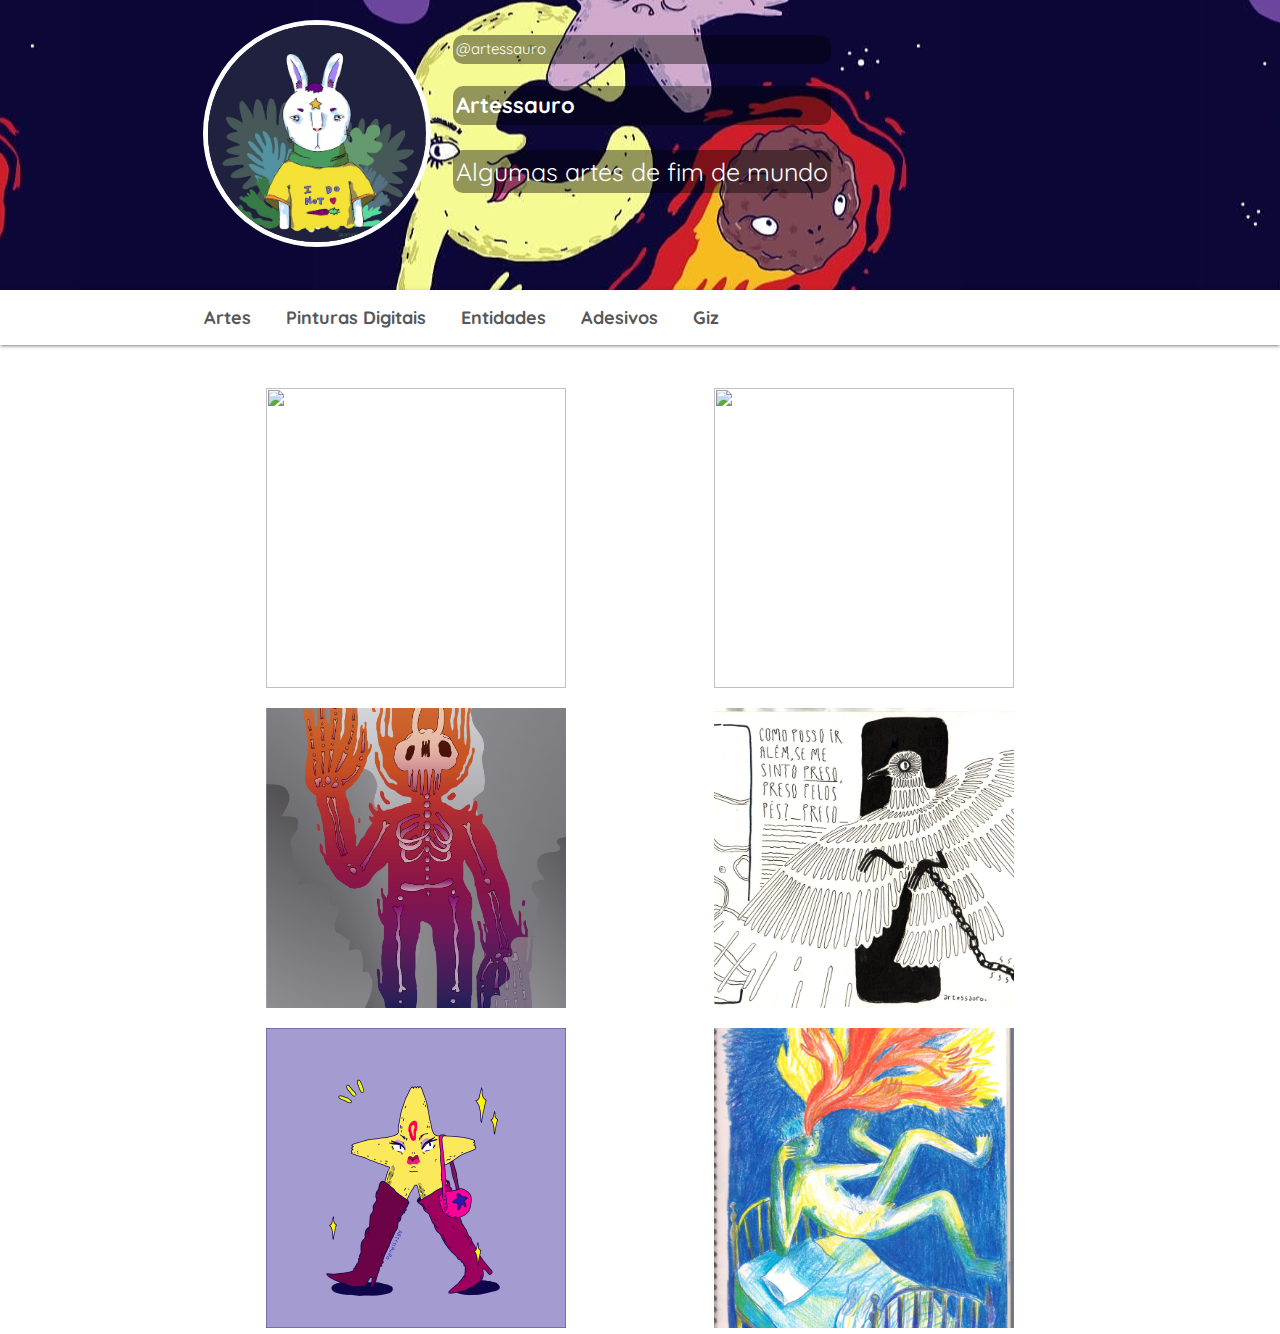
==== user.html @ f1a19888 "adjust header layout" ====
<!DOCTYPE html>
<html>

<head>

	<meta charset="utf-8">

	<title>Artfolio</title>
	<meta name="description" content="Portilio">

	<meta author="Lucas Miguel">
	
	<!-- Turn website view optmized on mobile devices -->
	<meta name="viewport" content="width=device-width, initial-scale=1.0">

	<!-- Import Materialize css -->
	<link rel="stylesheet" type="text/css" href="css/materialize.min.css">

	<!-- Import custom stylesheet -->
	<link rel="stylesheet" type="text/css" href="css/style.css">

	<!-- Import Materialize icon font -->
	<link href="https://fonts.googleapis.com/icon?family=Material+Icons" rel="stylesheet">

	<!-- Import Quicksand font -->
	<link href="https://fonts.googleapis.com/css?family=Quicksand" rel="stylesheet">

</head>


<body>

	<header class="header">
		<div class="row container">
			<div class="profile large col">
				<img src="img/af-artessauro-img-8.jpg" class="circle responsive-img">
			</div>

			<div class="col">
				<div class="data">
					<p class="username">@artessauro</p>
				</div>

				<div class="data">
					<p class="name">Artessauro</p>
				</div>

				<div class="data">
					<p class="slogan">Algumas artes de fim de mundo</p>
				</div>
			</div>
		</div>



		<nav class="navbar white bold">
			<div class="container">
				<div class="user hide">
					<div class="profile small">
						<img class="circle responsive-img" src="img/af-artessauro-img-8.jpg">
					</div>
					<span>Artessauro</span>
				</div>
				
				<ul class="hide-on-med-and-down">
					<li>Artes</li>
					<li>Pinturas Digitais</li>
					<li>Entidades</li>
					<li>Adesivos</li>
					<li>Giz</li>
				</ul>
			</div>
				
				
		</nav>
	</header>

	<section class="section">
		<br>
		<div class="container">
			<div class="center">
				<div class="gallery">
					<div class="gallery-item">
						<img class="img-modal-trigger" src="img/lovers.png">
					</div>

					<div class="gallery-item">
						<img class="img-modal-trigger" src="img/lizard.png">
					</div>

					<div class="gallery-item">
						<img class="img-modal-trigger" src="img/brasa.png">
					</div>

					<div class="gallery-item">
						<img class="img-modal-trigger" src="img/preso.jpg">
					</div>

					<div class="gallery-item">
						<img class="img-modal-trigger" src="img/star boots.jpg">
					</div>

					<div class="gallery-item">
						<img class="img-modal-trigger" src="img/sonhos lúcidos.jpg">
					</div>
				</div>
			</div>
		</div>
	</section>

	<!-- First section -->
	<!-- <section class="section">

		<div>
			<div class="row">
				<div class="col s12 m6 h-100vh flex middle center">
					<img src="img/af-artessauro-img-2.jpg" class="responsive-img">
				</div>

				<div class="col s12 m6 h-100vh flex middle container center">
					<div>
						<div class="profile extra-large right row">
							<img class="circle responsive-img" src="img/profile.jpg">
						</div>
						<p class="username">@artessauro</p>
					</div>
				</div>
			</div>
		</div>

	</section> -->

	<!-- Import JQuery -->
	<script src="https://ajax.googleapis.com/ajax/libs/jquery/3.3.1/jquery.min.js"></script>

	<!-- Import Materialize script -->
	<script type="text/javascript" src="js/materialize.min.js"></script>

	<!-- Import Lune script -->
	<script type="text/javascript" src="js/lune.js"></script>

	<!-- Import custom script -->
	<script type="text/javascript" src="js/user.js"></script>

</body>

</html>
---- css/style.css ----
/* Set the page font */
* {
	font-family: 'Quicksand', sans-serif;
}

/* Reset body padding and height */
html, body {
	min-height: 100vh;
	padding: 0;
}

/* Black background */
.black {
	background-color: #575757;
}

/* Reset Materialize parallax container height */
.parallax-container {
	height: 70vh;
}

/* Reset Materialize parallax style */
.parallax-container .parallax {
	position: fixed;
	height: inherit;
	overflow: hidden;
	transform: translateY(0);
	transition: transform 0.1s;
}

/* Reset Materialize parallax image style */
.parallax-container .parallax img {
	opacity: 1;	
}

/* Navbar */
.navbar {
	width: 100%;
	height: 55px;
	position: relative;
	box-shadow: 0 2px 2px 0 rgba(0,0,0,0.14), 0 3px 1px -2px rgba(0,0,0,0.12), 0 1px 5px 0 rgba(0,0,0,0.2);
	color: #575757;
	padding: 0 10px 0 10px;
}

.navbar div {
	display: flex;
	align-items: center !important;
	height: 100%;
}

/* No shadow navbar */
.navbar.flat {
	box-shadow: none !important;
}

/* Fixed Navbar */
.navbar.fixed {
	position: fixed !important;
	top: 0;
}

/* Left-aligned content navbar */
.navbar.left {
	justify-content: flex-start;
}

/* Center-aligned content navbar */
.navbar.center {
	justify-content: center;
}

/* Right-aligned content navbar */
.navbar.right {
	justify-content: flex-end;
}

/* Left alignment */
.navbar > .left {
	float: none;
	margin-right: auto;
}

/* Center alignment */
.navbar > .center {
	margin-left: auto;
	margin-right: auto;
}

/* Right alignment */
.navbar > .right {
	float: none;
	margin-left: auto;
}


/* Clears default text-decorations from all a elements inside .navbar */
.navbar a {
	color: inherit;
	text-decoration: none;
}

.navbar .user {
	margin-left: 5px;
	float: left;
	display: flex;
	align-items: center;
	font-size: 18px;
	height: 100%;
	margin-right: 40px;
}

.user span {
	margin-left: 5px;
}

/* Resets the default ul style */
.navbar ul {
	min-height: 100%;
	list-style: none;
	display: inline-block;
}

/* Resets the default li style */
.navbar ul li {
	min-height: 55px;
	float: left;
	display: flex;
	align-items: center;
	cursor: pointer;
	padding: 5px;
	background-color: transparent;
}

li +  li {
	margin-left: 25px !important;
}


/* Shadow */
.shadow {
	box-shadow: 0 2px 2px 0 rgba(0,0,0,0.14), 0 3px 1px -2px rgba(0,0,0,0.12), 0 1px 5px 0 rgba(0,0,0,0.2);
}

/* Reset the default li style */
.navbar ul li {
	min-height: 55px;
	float: left;
	display: flex;
	align-items: center;
	cursor: pointer;
	border-top: none !important;
	padding: 5px;
	font-size: 18px;
	background-color: transparent;
}

/* Navbar ul li links */
ul li a {
	color: inherit;
}

/* li a non-hoverable */
ul li a:hover {
	background-color: transparent !important;
}

/* li hoverable */
ul.hover li:hover {
	background-color: #E7E7E7 !important;
}

/* Form */

/* Form input wrapper */
.input-field, .input-box {
	position: relative;
}

/* Adds a margin to separate sequencial fields */
[class*="input-"] + [class*="input-"] {
	margin-top: 20px;
}

/* Inputs */
.input-field input, .input-box input, .input-field textarea, .input-box textarea {
	height: 40px;
	width: 100%;
	font-family: inherit;
	outline: none;
	box-shadow: none !important;
	text-indent: 10px;
	color: #575757;
	font-weight: bold !important;
	transition: border 0.2s;
}

/* Input/Textarea underline */
.input-field input, .input-field textarea {
	border: none;
	border-bottom: 2px solid #A9A9A9;
}

/* Textarea size and resize */
[class*="input-"] textarea {
	text-indent: 0;
	padding: 10px;
	height: 50px;
	resize: none;
	overflow: hidden;
}

/* Input/Textarea underline focus */
.input-field input:focus, .input-field textarea:focus {
	border-bottom-color: #575757;
}

/* Input/Textarea boxed */
.input-box input, .input-box textarea {
	border-radius: 10px;
	border: 2px solid #A9A9A9;
}

/* Input/Textarea underline focus */
.input-box input:focus, .input-box textarea:focus {
	border-color: #575757;
}

/* Placeholder color */
::placeholder {
  color: #A9A9A9;
  opacity: 1; /* Firefox */
}

:-ms-input-placeholder { /* Internet Explorer 10-11 */
 color: #A9A9A9;
}

::-ms-input-placeholder { /* Microsoft Edge */
 color: #A9A9A9;
}

/* Removes autofill yellow background */
input:-webkit-autofill {
    transition: all 5000s ease-in-out 0s;
}

/* Button */
.input-field button {
	margin-top: 5px;
	height: 40px;
	width: 100%;
	min-width: none;
	font-family: inherit;
	outline: none;
	box-shadow: none !important;
	text-indent: 10px;
	transition: border 0.2s;
	color: #575757;
	border: 2px solid #575757;
	border-radius: 5px;
	font-weight: bold !important;
	cursor: pointer;
	transition: opacity 0.5s;
}

/* Button focus */
.input-field button:active {
	opacity: 0.6;
}


/* Modal */

/* Modal and overlayer */
.modal, .overlayer {
	display: none;
	opacity: 0;
	transition: opacity 0.2s linear;
	position: fixed;
}

/* Unactive modal */
.modal {
	display: none;
	opacity: 0;
	will-change: opacity;
	transform: scale(0.85, 0.85);
	transition: opacity 0.2s, transform 0.2s, top 0.1s;
	background-color: #FAFAFA;
	box-shadow: 0 2px 2px 0 rgba(0,0,0,0.14), 0 3px 1px -2px rgba(0,0,0,0.12), 0 1px 5px 0 rgba(0,0,0,0.2);
	border-radius: 10px;
	z-index: 10;
	overflow-y: auto;
	position: fixed;
	width: 80%;
	margin-left: 10%;
	margin-right: 10%;
	top: 10%;
	left: 0;
	min-height: 30vh;
	max-height: 40vh;
}

@media only screen and (min-width: 992px) {
	.modal {
		width: 60%;
		margin-left: 20%;
		margin-right: 20%;
		max-height: 50vh;
	}
}

/* Active modal */
.modal.active {
	transform: scale(1, 1);
	top: 15%;
	opacity: 1;
}

/* Image modal */
.modal.img {
	max-height: none;
	overflow: hidden;
	background-color: transparent !important;
	box-shadow: none;
	margin-right: 0;
	margin-left: 0;
	top: 0;
}

/* Overlayer */
.overlayer {
	background-color: black;
	width: 100%;
	height: 100vh;
	top: 0;
	left: 0;
}

/* Active overlayer */
.overlayer.active {
	opacity: 0.5;
}


/* Components */

/* Logo */
.logo {
	width: 60px;
	height: auto;
}

/* Brand */
.brand {
	font-weight: bold;
	font-size: 30px;
}

/* Brand after logo */
/*.logo + .brand {
	margin-top: -8px;
}
*/
/* Brand after logo */
.logo + .brand {
	margin-left: 5px;
}

.data p {
	/*box-shadow: 0 2px 2px 0 rgba(0,0,0,0.14), 0 3px 1px -2px rgba(0,0,0,0.12), 0 1px 5px 0 rgba(0,0,0,0.2);
	
	background-color: white !important;
	opacity: 0.7;*/
	color: white;
	background-color: rgba(0, 0, 0, 0.4);
	border-radius: 10px;
	padding: 3px;
}

/* Username */
.username {
	font-size: 15px;
}

/* Artistic name */
.artistic-name {
	font-weight: bold;
	font-size: 80px;
}

/* Slogar */
.slogan {
	font-size: 25px;
}

/* Name */
.name {
	font-weight: bold;
	font-size: 22px;
}

/* Bio */
.bio {
	text-align: left;
	font-size: 18px;
}

.profile.extra-large {
	height: 300px;
	width: 300px;
}

.profile.large {
	height: 250px;
	width: 250px;
}

/* Profile image */
.profile {
	/*position: absolute;*/
	/*transition: all 0.1s ;*/
}

.profile.small {
	height: 40px;
	width: 40px;
}

.header .profile.large img {
	border: 5px solid white;
}

.header {
	padding-top: 20px;
	min-height: 30vh;
	background-image: url("../img/af-artessauro-img-5.jpg");
	background-position: center;
}

/* Section style */
.section {
	padding: 0;
	min-height: 100vh;
}

/* Section name */
.section-name {
	font-weight: bold;
	font-size: 25px;
}


.section > .row {
	border-bottom: none !important;
}

.gallery {
	display: flex;
	flex-flow: wrap;
	justify-content: space-around;
}

@media only screen and (max-width: 780px) {
	.gallery {
		justify-content: center !important;
	}
}

.gallery-item {
	margin-top: 20px;
	height: 300px;
	width: 300px;
}


.gallery-item img {
	cursor: pointer;
	object-fit: cover;
	height: 300px;
	width: 300px;
}

.desktop {
	width: 350px;
	height: 200px;
	overflow: hidden;
}

.desktop .circle {
	margin-top: 5px;
	margin-left: 5px;
	height: 10px;
	width: 10px;
}

.desktop + .desktop {
	transform: translate(25%, -50%);
}


/* General styles */

/* Hide overflow content */
.overhide {
	overflow: hidden;
}

/* Overflow auto */
.overauto {
	overflow-y: auto;
}

/* Rounded */
.round {
	border-radius: 3%;
}

/* Left rounded */
.round-left {
	border-radius: 3% 0 0 3%;
}

/* Top rounded */
.round-top {
	border-radius: 3% 3% 0 0;
}

/* Right rounded */
.round-right {
	border-radius: 0 3% 3% 0;
}

/* Bottom rounded */
.round-bottom {
	border-radius: 0 0 3% 3%;
}


/* Layout */

.h-100vh {
	height: 100vh;
}

/* Display flex container */
.flex {
	display: flex;
}

/* Left aligned content */
.flex.left-content {
	justify-content: flex-start;
}

/* Center aligned content */
.flex.center {
	justify-content: center;
}

/* Right aligned content */
.flex.right-content {
	justify-content: flex-end;
}

/* Content starts on container's top */
.flex.top {
	align-items: flex-start;
}

/* Vertical align content */
.flex.middle {
	align-items: center;
}

/* Content starts on container's bottom */
.flex.bottom {
	align-items: flex-end;
}

/* Left alignment */
.flex > .left {
	float: none;
	margin-right: auto;
}

/* Center alignment */
.flex > .center {
	margin-left: auto;
	margin-right: auto;
}

/* Right alignment */
.flex > .right {
	float: none;
	margin-left: auto;
}

/* Begin on top */
.flex > .top {
	align-self: flex-start;
}

/* Begin on middle */
.flex > .middle {
	align-self: center;
}

/* Begin on bottom */
.flex > .bottom {
	align-self: flex-end;
}

/* Divider */
.line {
	border-color: #FFF;
	opacity: 0.5;
	width: 100%;
}

/* Text between dividers wrapper */
.scratted-wrapper {
	position: relative;
}

/* Text between dividers */
.scratted {
	padding: 10px;
	margin-top: -1px;
	position: absolute;
	color: #A9A9A9;
}

/* Margin top */
.mt-25 {
	margin-top: 25px;
}

/* Margin botom */
.mb-0 {
	margin-bottom: 0;
}

/* Fade out animation */
.fadeout {
	transform: translateX(0);
	opacity: 1;
	transition: transform 0.2s, opacity 0.5s;
	/*transition: transform 0.5s cubic-bezier(0.26,-0.31, 0.01, 1.07), opacity 0.5s;*/
}

/* Typography */

/* Bold text */
.bold {
	font-weight: bold;
}

/* Black text */
.black-text {
	color: #575757;
}
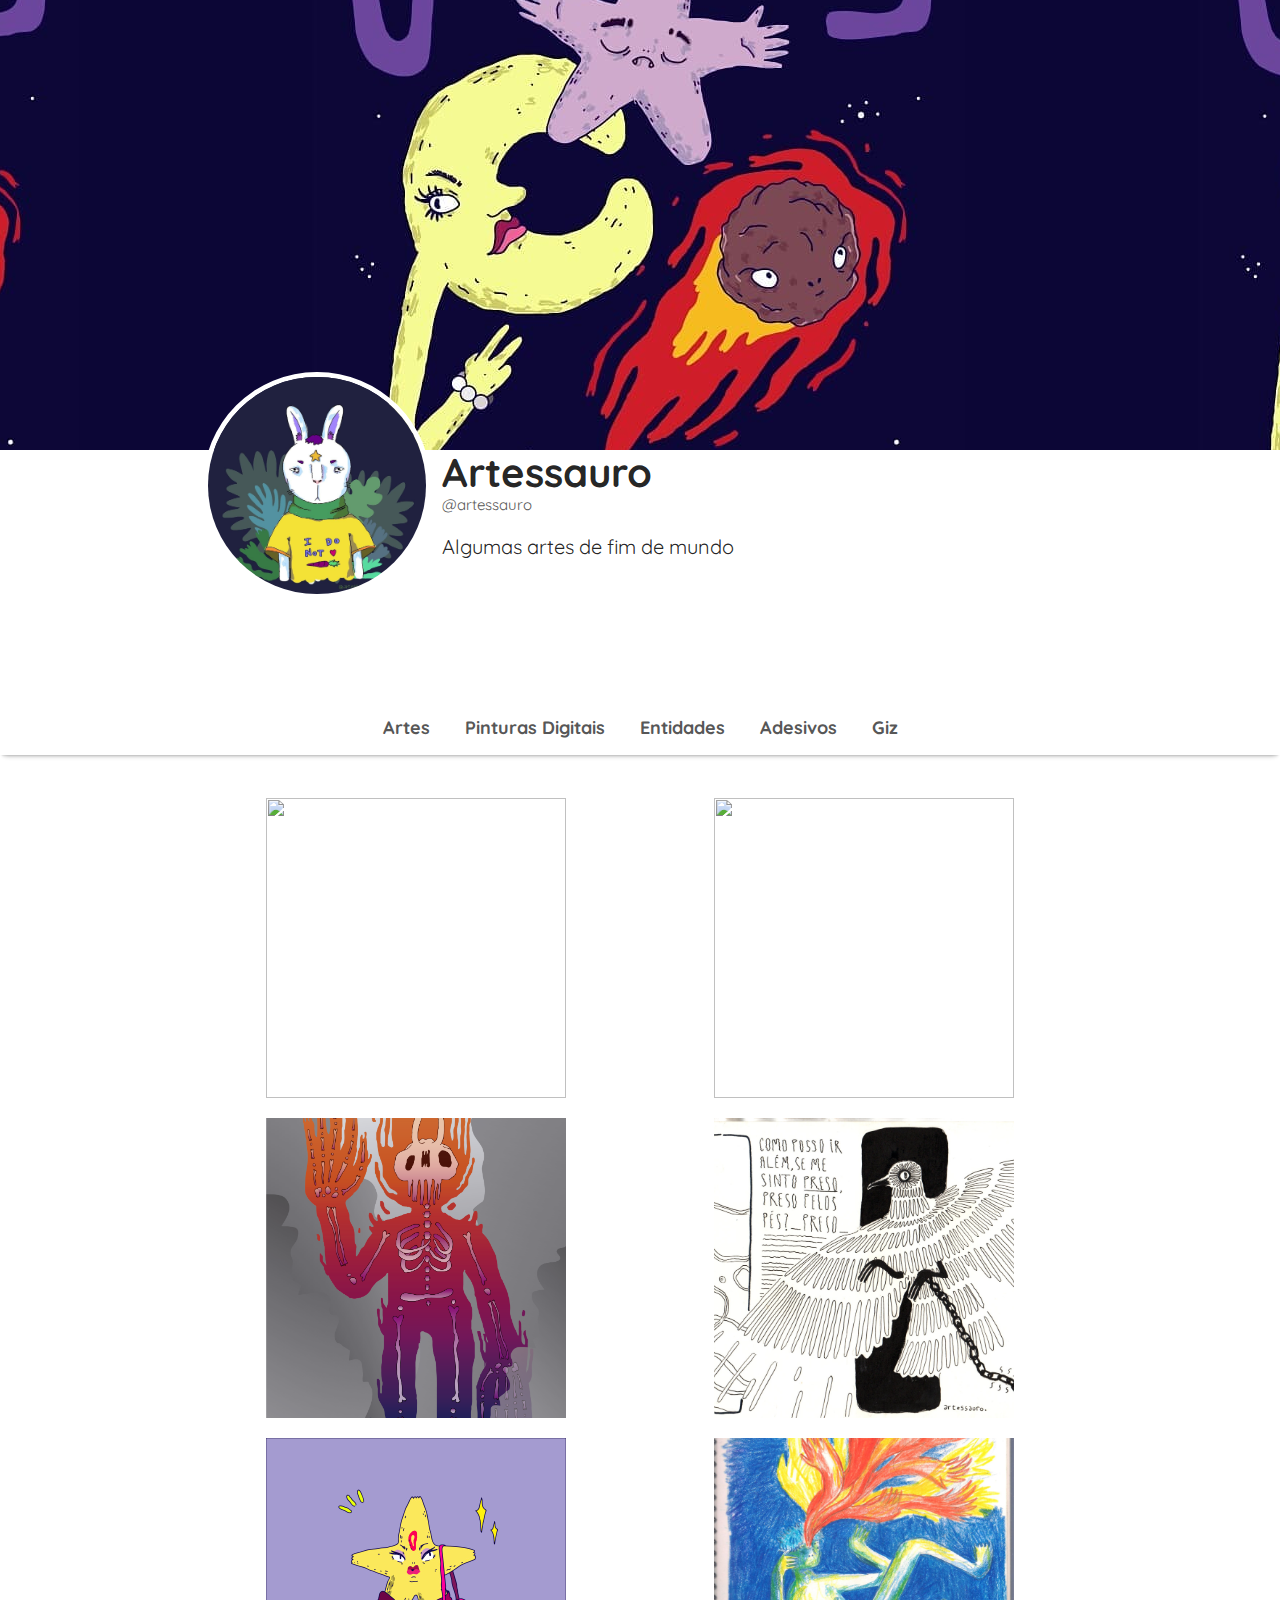
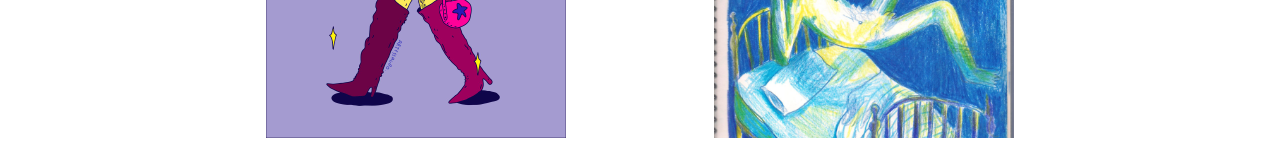
==== commit c064ea3e: "trying new layouts" ====
--- a/user.html
+++ b/user.html
@@ -31,30 +31,24 @@
 <body>
 
 	<header class="header">
-		<div class="row container">
+		<div class="cover"></div>
+		<div class="row container user-data">
 			<div class="profile large col">
 				<img src="img/af-artessauro-img-8.jpg" class="circle responsive-img">
+
 			</div>
 
-			<div class="col">
-				<div class="data">
-					<p class="username">@artessauro</p>
-				</div>
-
-				<div class="data">
-					<p class="name">Artessauro</p>
-				</div>
-
-				<div class="data">
-					<p class="slogan">Algumas artes de fim de mundo</p>
-				</div>
+			<div>
+				<h1 class="artistic-name">Artessauro</h1>
+				<p class="username">@artessauro</p>
+				<p class="slogan">Algumas artes de fim de mundo</p>
 			</div>
 		</div>
 
 
 
 		<nav class="navbar white bold">
-			<div class="container">
+			<!-- <div class="container"> -->
 				<div class="user hide">
 					<div class="profile small">
 						<img class="circle responsive-img" src="img/af-artessauro-img-8.jpg">
@@ -69,7 +63,7 @@
 					<li>Adesivos</li>
 					<li>Giz</li>
 				</ul>
-			</div>
+			<!-- </div> -->
 				
 				
 		</nav>
--- a/css/style.css
+++ b/css/style.css
@@ -38,15 +38,12 @@
 	width: 100%;
 	height: 55px;
 	position: relative;
-	box-shadow: 0 2px 2px 0 rgba(0,0,0,0.14), 0 3px 1px -2px rgba(0,0,0,0.12), 0 1px 5px 0 rgba(0,0,0,0.2);
+	box-shadow: 0 2px 2px -2px rgba(0,0,0,0.14), 0 3px 3px -2px rgba(0,0,0,0.12), 0 6px 5px -5px rgba(0,0,0,0.2);
 	color: #575757;
 	padding: 0 10px 0 10px;
-}
-
-.navbar div {
 	display: flex;
+	justify-content: center;
 	align-items: center !important;
-	height: 100%;
 }
 
 /* No shadow navbar */
@@ -368,31 +365,26 @@
 	margin-left: 5px;
 }
 
-.data p {
-	/*box-shadow: 0 2px 2px 0 rgba(0,0,0,0.14), 0 3px 1px -2px rgba(0,0,0,0.12), 0 1px 5px 0 rgba(0,0,0,0.2);
-	
-	background-color: white !important;
-	opacity: 0.7;*/
-	color: white;
-	background-color: rgba(0, 0, 0, 0.4);
-	border-radius: 10px;
-	padding: 3px;
-}
 
 /* Username */
 .username {
+	margin-top: 0;
 	font-size: 15px;
+	color: #575757;
 }
 
 /* Artistic name */
 .artistic-name {
+	margin-top: 0;
+	margin-bottom: 0;
 	font-weight: bold;
-	font-size: 80px;
+	font-size: 40px;
 }
 
 /* Slogar */
 .slogan {
-	font-size: 25px;
+	margin-top: 0;
+	font-size: 20px;
 }
 
 /* Name */
@@ -419,7 +411,7 @@
 
 /* Profile image */
 .profile {
-	/*position: absolute;*/
+	/* position: absolute; */
 	/*transition: all 0.1s ;*/
 }
 
@@ -428,15 +420,34 @@
 	width: 40px;
 }
 
+.header .profile.large {
+	position: relative;
+	top: -60%;
+}
+
 .header .profile.large img {
 	border: 5px solid white;
+	margin-right: 15px;
 }
 
 .header {
-	padding-top: 20px;
-	min-height: 30vh;
+
+}
+
+.cover {
 	background-image: url("../img/af-artessauro-img-5.jpg");
 	background-position: center;
+	height: 50vh;
+	width: 100%;
+}
+
+.user-data {
+	position: relative;
+	height: 130px;
+}
+
+.data {
+	/* transform: translateX(200px); */
 }
 
 /* Section style */
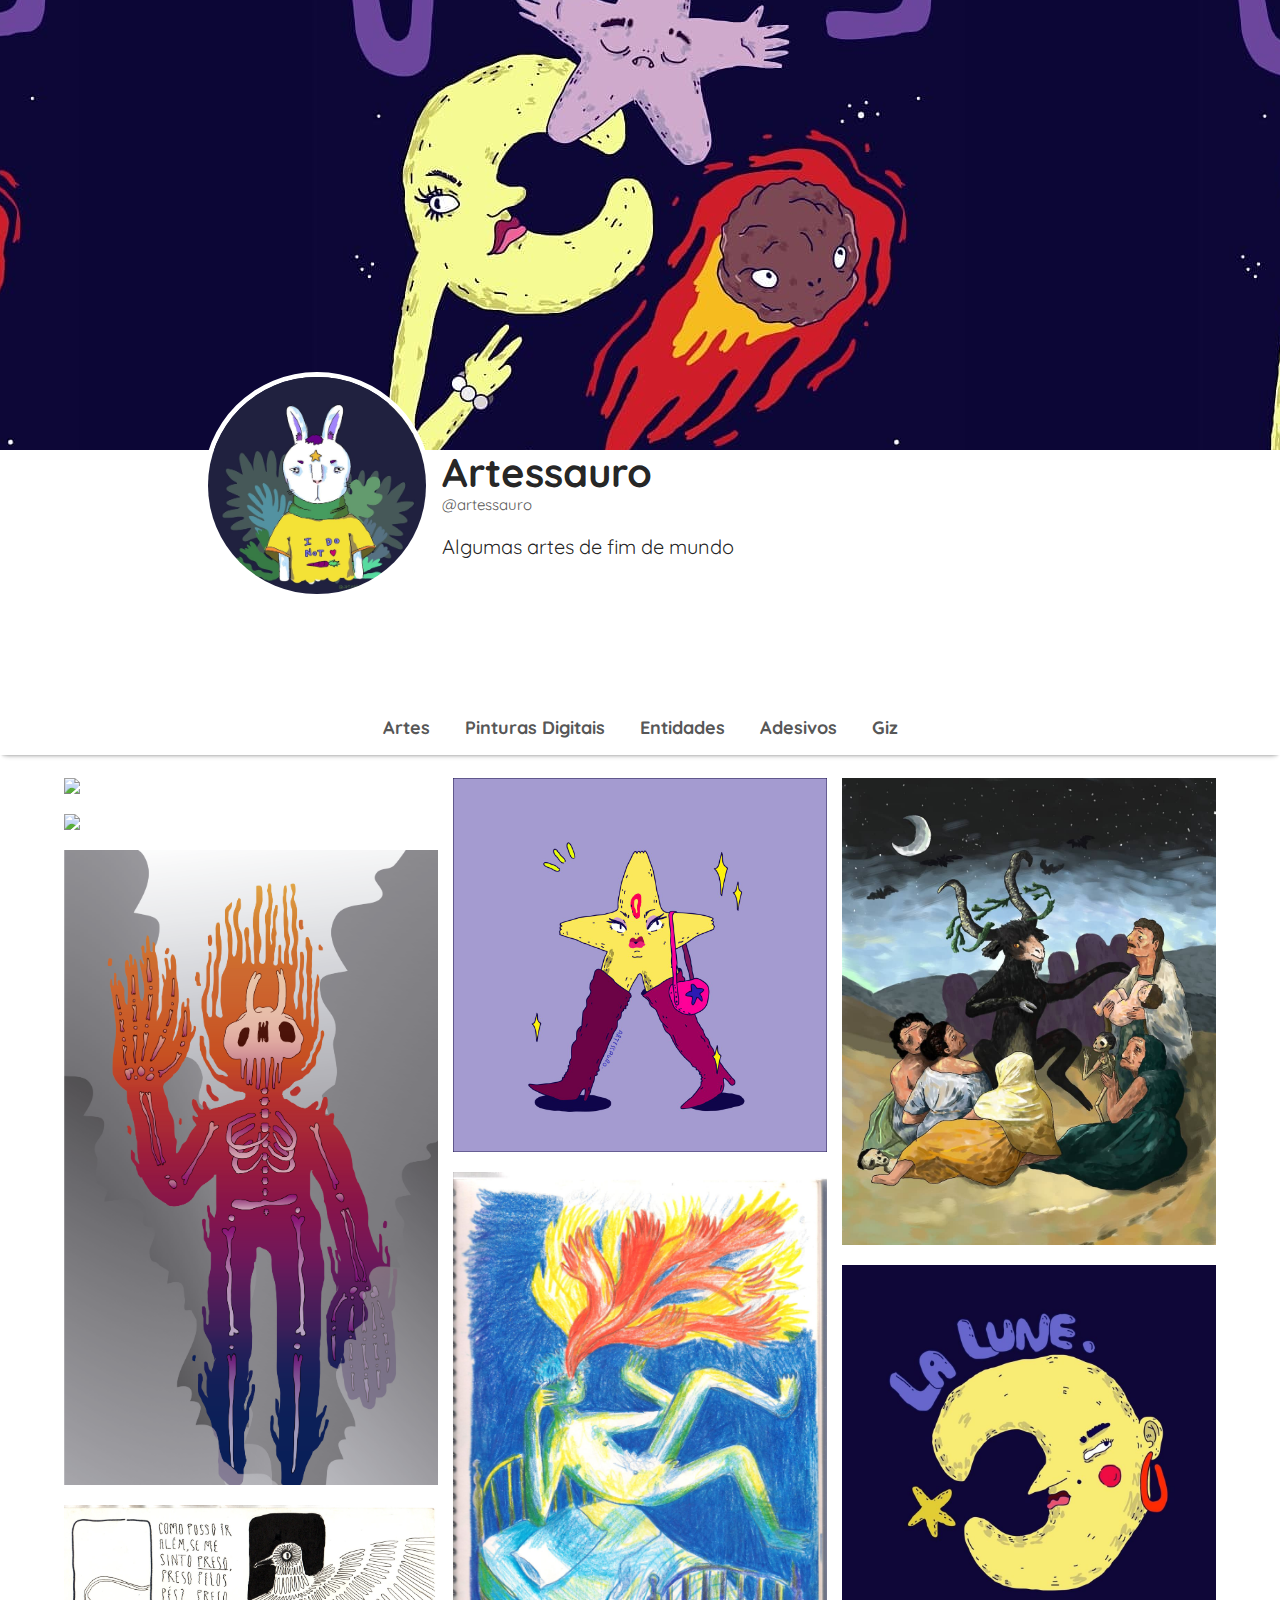
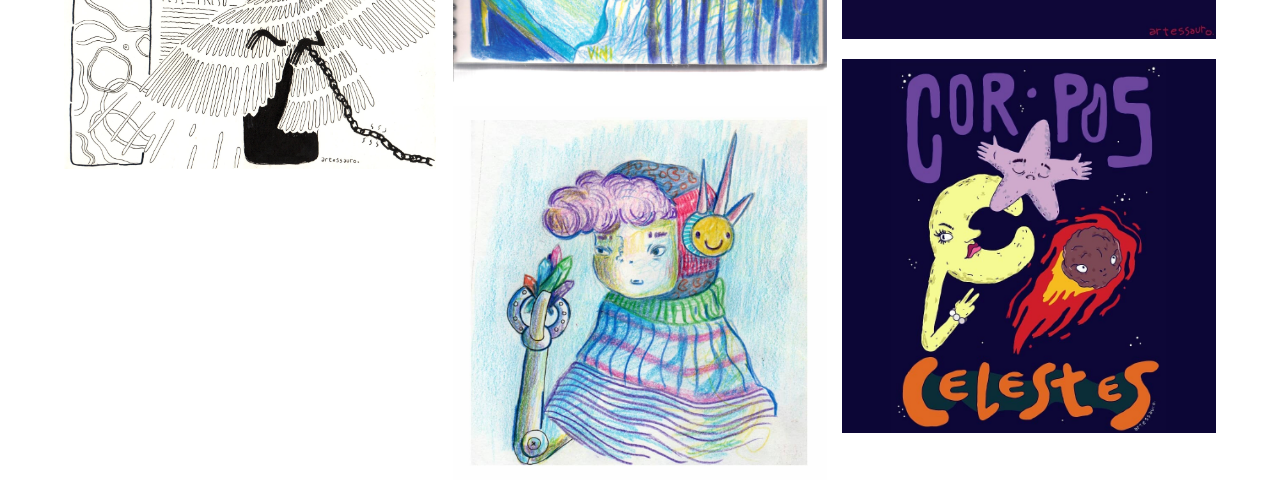
==== commit b9ec3b4c: "pinterest/tumblr layout" ====
--- a/user.html
+++ b/user.html
@@ -48,81 +48,69 @@
 
 
 		<nav class="navbar white bold">
-			<!-- <div class="container"> -->
-				<div class="user hide">
-					<div class="profile small">
-						<img class="circle responsive-img" src="img/af-artessauro-img-8.jpg">
-					</div>
-					<span>Artessauro</span>
+			<div class="user hide">
+				<div class="profile small">
+					<img class="circle responsive-img" src="img/af-artessauro-img-8.jpg">
 				</div>
-				
-				<ul class="hide-on-med-and-down">
-					<li>Artes</li>
-					<li>Pinturas Digitais</li>
-					<li>Entidades</li>
-					<li>Adesivos</li>
-					<li>Giz</li>
-				</ul>
-			<!-- </div> -->
-				
-				
+				<span>Artessauro</span>
+			</div>
+			
+			<ul class="hide-on-med-and-down">
+				<li>Artes</li>
+				<li>Pinturas Digitais</li>
+				<li>Entidades</li>
+				<li>Adesivos</li>
+				<li>Giz</li>
+			</ul>	
 		</nav>
 	</header>
 
 	<section class="section">
 		<br>
-		<div class="container">
-			<div class="center">
-				<div class="gallery">
-					<div class="gallery-item">
-						<img class="img-modal-trigger" src="img/lovers.png">
-					</div>
+		<div class="gallery">
+			<div class="gallery-item">
+				<img class="img-modal-trigger" src="img/lovers.png">
+			</div>
 
-					<div class="gallery-item">
-						<img class="img-modal-trigger" src="img/lizard.png">
-					</div>
+			<div class="gallery-item">
+				<img class="img-modal-trigger" src="img/lizard.png">
+			</div>
 
-					<div class="gallery-item">
-						<img class="img-modal-trigger" src="img/brasa.png">
-					</div>
+			<div class="gallery-item">
+				<img class="img-modal-trigger" src="img/brasa.png">
+			</div>
 
-					<div class="gallery-item">
-						<img class="img-modal-trigger" src="img/preso.jpg">
-					</div>
+			<div class="gallery-item">
+				<img class="img-modal-trigger" src="img/preso.jpg">
+			</div>
 
-					<div class="gallery-item">
-						<img class="img-modal-trigger" src="img/star boots.jpg">
-					</div>
+			<div class="gallery-item">
+				<img class="img-modal-trigger" src="img/star boots.jpg">
+			</div>
 
-					<div class="gallery-item">
-						<img class="img-modal-trigger" src="img/sonhos lúcidos.jpg">
-					</div>
-				</div>
+			<div class="gallery-item">
+				<img class="img-modal-trigger" src="img/sonhos lúcidos.jpg">
+			</div>
+
+			<div class="gallery-item">
+				<img class="img-modal-trigger" src="img/af-artessauro-img-9.jpg">
+			</div>
+
+			<div class="gallery-item">
+				<img class="img-modal-trigger" src="img/af-artessauro-img-2.jpg">
+			</div>
+
+			<div class="gallery-item">
+				<img class="img-modal-trigger" src="img/af-artessauro-img-7.jpg">
+			</div>
+
+			<div class="gallery-item">
+				<img class="img-modal-trigger" src="img/af-artessauro-img-5.jpg">
 			</div>
 		</div>
 	</section>
 
-	<!-- First section -->
-	<!-- <section class="section">
 
-		<div>
-			<div class="row">
-				<div class="col s12 m6 h-100vh flex middle center">
-					<img src="img/af-artessauro-img-2.jpg" class="responsive-img">
-				</div>
-
-				<div class="col s12 m6 h-100vh flex middle container center">
-					<div>
-						<div class="profile extra-large right row">
-							<img class="circle responsive-img" src="img/profile.jpg">
-						</div>
-						<p class="username">@artessauro</p>
-					</div>
-				</div>
-			</div>
-		</div>
-
-	</section> -->
 
 	<!-- Import JQuery -->
 	<script src="https://ajax.googleapis.com/ajax/libs/jquery/3.3.1/jquery.min.js"></script>
--- a/css/style.css
+++ b/css/style.css
@@ -468,29 +468,29 @@
 }
 
 .gallery {
-	display: flex;
-	flex-flow: wrap;
-	justify-content: space-around;
-}
-
-@media only screen and (max-width: 780px) {
+	width: 100%;
+	max-width: 90%;
+	margin: 0 auto;
+	column-count: 3;
+}
+
+/* @media only screen and (max-width: 780px) {
 	.gallery {
 		justify-content: center !important;
 	}
-}
+} */
 
 .gallery-item {
-	margin-top: 20px;
-	height: 300px;
-	width: 300px;
+	margin-bottom: 20px;
+	break-inside: avoid-column;
 }
 
 
 .gallery-item img {
 	cursor: pointer;
-	object-fit: cover;
-	height: 300px;
-	width: 300px;
+	/* object-fit: cover; */
+	max-width: 100%;
+	display: block;
 }
 
 .desktop {
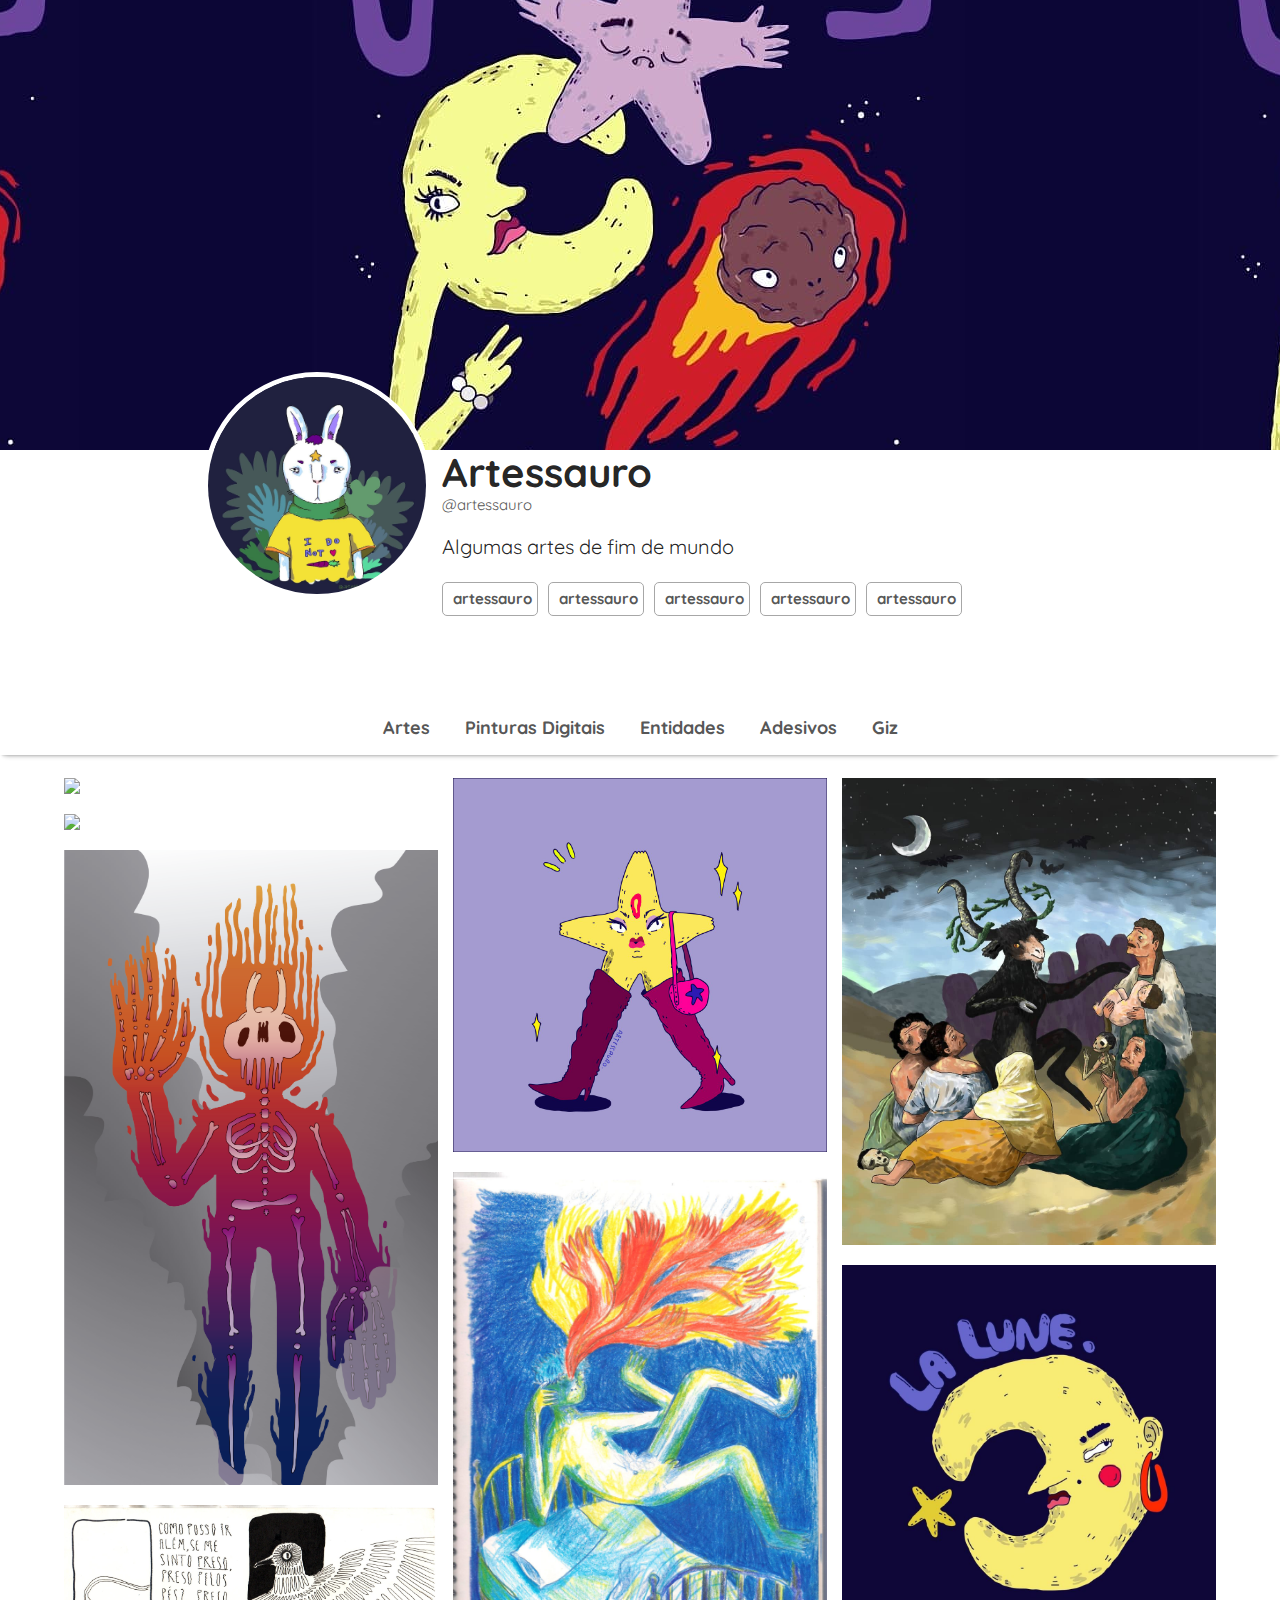
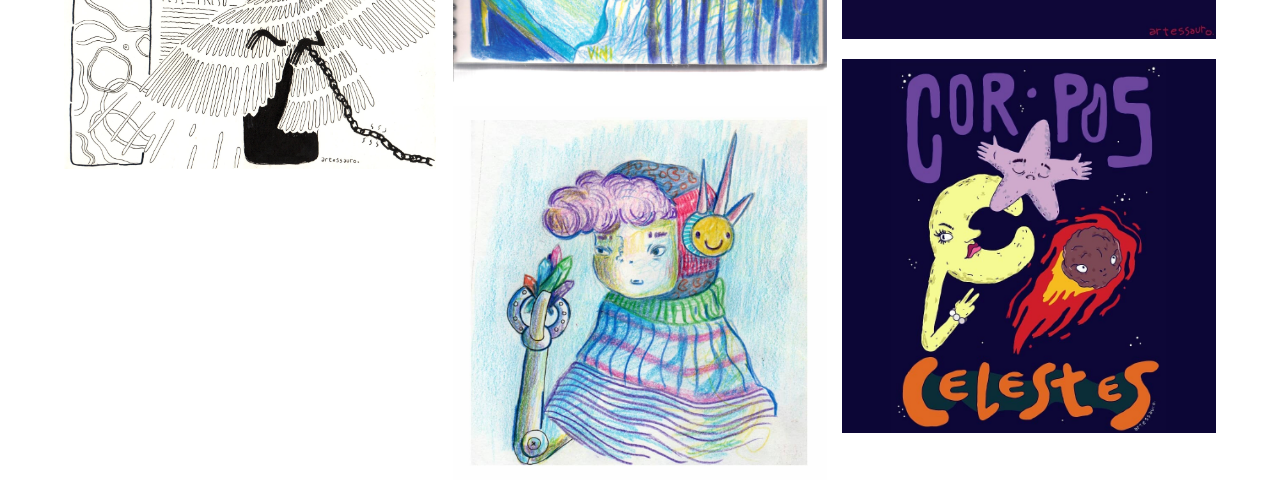
==== commit 9a5aa8af: "social network" ====
--- a/user.html
+++ b/user.html
@@ -22,6 +22,9 @@
 	<!-- Import Materialize icon font -->
 	<link href="https://fonts.googleapis.com/icon?family=Material+Icons" rel="stylesheet">
 
+	<!-- Import Font Awesome kit -->
+	<script src="https://kit.fontawesome.com/576ed5b988.js"></script>
+
 	<!-- Import Quicksand font -->
 	<link href="https://fonts.googleapis.com/css?family=Quicksand" rel="stylesheet">
 
@@ -42,6 +45,42 @@
 				<h1 class="artistic-name">Artessauro</h1>
 				<p class="username">@artessauro</p>
 				<p class="slogan">Algumas artes de fim de mundo</p>
+				<div class="social">
+					<a href="#" target="_blank">
+						<div class="social-network">
+							<i class="fab fa-facebook-square"></i>
+							<span>artessauro</span>
+						</div>
+					</a>
+
+					<a href="#" target="_blank">
+						<div class="social-network">
+							<i class="fab fa-instagram"></i>
+							<span>artessauro</span>
+						</div>
+					</a>
+
+					<a href="#" target="_blank">
+						<div class="social-network">
+							<i class="fab fa-twitter"></i>
+							<span>artessauro</span>
+						</div>
+					</a>
+
+					<a href="#" target="_blank">
+						<div class="social-network">
+							<i class="fab fa-tumblr"></i>
+							<span>artessauro</span>
+						</div>
+					</a>
+
+					<a href="#" target="_blank">
+						<div class="social-network">
+							<i class="fab fa-pinterest"></i>
+							<span>artessauro</span>
+						</div>
+					</a>
+				</div>
 			</div>
 		</div>
 
--- a/css/style.css
+++ b/css/style.css
@@ -15,23 +15,23 @@
 }
 
 /* Reset Materialize parallax container height */
-.parallax-container {
+/*.parallax-container {
 	height: 70vh;
-}
+}*/
 
 /* Reset Materialize parallax style */
-.parallax-container .parallax {
+/*.parallax-container .parallax {
 	position: fixed;
 	height: inherit;
 	overflow: hidden;
 	transform: translateY(0);
 	transition: transform 0.1s;
-}
+}*/
 
 /* Reset Materialize parallax image style */
-.parallax-container .parallax img {
+/*.parallax-container .parallax img {
 	opacity: 1;	
-}
+}*/
 
 /* Navbar */
 .navbar {
@@ -97,9 +97,9 @@
 	text-decoration: none;
 }
 
+/* Profile image and user's name wrapper */
 .navbar .user {
 	margin-left: 5px;
-	float: left;
 	display: flex;
 	align-items: center;
 	font-size: 18px;
@@ -107,6 +107,7 @@
 	margin-right: 40px;
 }
 
+/* User's name */
 .user span {
 	margin-left: 5px;
 }
@@ -129,14 +130,9 @@
 	background-color: transparent;
 }
 
+/* li after li style */
 li +  li {
 	margin-left: 25px !important;
-}
-
-
-/* Shadow */
-.shadow {
-	box-shadow: 0 2px 2px 0 rgba(0,0,0,0.14), 0 3px 1px -2px rgba(0,0,0,0.12), 0 1px 5px 0 rgba(0,0,0,0.2);
 }
 
 /* Reset the default li style */
@@ -165,6 +161,11 @@
 /* li hoverable */
 ul.hover li:hover {
 	background-color: #E7E7E7 !important;
+}
+
+/* Shadow */
+.shadow {
+	box-shadow: 0 2px 2px 0 rgba(0,0,0,0.14), 0 3px 1px -2px rgba(0,0,0,0.12), 0 1px 5px 0 rgba(0,0,0,0.2);
 }
 
 /* Form */
@@ -265,7 +266,6 @@
 .input-field button:active {
 	opacity: 0.6;
 }
-
 
 /* Modal */
 
@@ -299,6 +299,7 @@
 	max-height: 40vh;
 }
 
+/* Modal unactive style for screen width smaller than 992px */
 @media only screen and (min-width: 992px) {
 	.modal {
 		width: 60%;
@@ -360,11 +361,44 @@
 	margin-top: -8px;
 }
 */
+
 /* Brand after logo */
 .logo + .brand {
 	margin-left: 5px;
 }
 
+/* Social networks wrapper */
+.social {
+	display: flex;
+	align-items: center;
+}
+
+/* Space between social networks */
+.social a + a {
+	margin-left: 10px;
+}
+
+/* Social network */
+.social-network {
+	padding: 5px;
+	border-radius: 5px;
+	border: 1px solid #A7A7A7;
+	color: #575757;
+	display: flex;
+	align-items: center;
+}
+
+/* Social network icon */
+.social i {
+	font-size: 20px;
+	color: #575757;
+}
+
+/* Social network username */
+.social-network span {
+	margin-left: 5px;
+	font-weight: bold;
+}
 
 /* Username */
 .username {
@@ -381,7 +415,7 @@
 	font-size: 40px;
 }
 
-/* Slogar */
+/* Slogan */
 .slogan {
 	margin-top: 0;
 	font-size: 20px;
@@ -399,41 +433,48 @@
 	font-size: 18px;
 }
 
+/* Extra large profile image wrapper */
 .profile.extra-large {
 	height: 300px;
 	width: 300px;
 }
 
+/* Large profile image wrapper */
 .profile.large {
 	height: 250px;
 	width: 250px;
 }
 
-/* Profile image */
+/* Profile image wrapper */
 .profile {
 	/* position: absolute; */
 	/*transition: all 0.1s ;*/
 }
 
+/* Small profile image wrapper */
 .profile.small {
 	height: 40px;
 	width: 40px;
 }
 
+/* Main profile image wrapper */
 .header .profile.large {
 	position: relative;
 	top: -60%;
 }
 
+/* Main profile image */
 .header .profile.large img {
 	border: 5px solid white;
 	margin-right: 15px;
 }
 
+/* Header */
 .header {
 
 }
 
+/* Header cover */
 .cover {
 	background-image: url("../img/af-artessauro-img-5.jpg");
 	background-position: center;
@@ -441,19 +482,16 @@
 	width: 100%;
 }
 
+/* User's data wrapper */
 .user-data {
 	position: relative;
 	height: 130px;
 }
 
-.data {
-	/* transform: translateX(200px); */
-}
-
 /* Section style */
 .section {
 	padding: 0;
-	min-height: 100vh;
+	min-height: calc(100vh - 55px);
 }
 
 /* Section name */
@@ -462,11 +500,11 @@
 	font-size: 25px;
 }
 
-
 .section > .row {
 	border-bottom: none !important;
 }
 
+/* Images gallery */
 .gallery {
 	width: 100%;
 	max-width: 90%;
@@ -474,18 +512,20 @@
 	column-count: 3;
 }
 
-/* @media only screen and (max-width: 780px) {
+/* Images gallery on small screens */
+@media only screen and (max-width: 780px) {
 	.gallery {
-		justify-content: center !important;
+		column-count: 2;
 	}
-} */
-
+} 
+
+/* Gallery item */
 .gallery-item {
 	margin-bottom: 20px;
 	break-inside: avoid-column;
 }
 
-
+/* Gallery item image */
 .gallery-item img {
 	cursor: pointer;
 	/* object-fit: cover; */
@@ -493,12 +533,14 @@
 	display: block;
 }
 
+/* Desktop screen draw */
 .desktop {
 	width: 350px;
 	height: 200px;
 	overflow: hidden;
 }
 
+/* IOS interface draw */
 .desktop .circle {
 	margin-top: 5px;
 	margin-left: 5px;
@@ -506,10 +548,10 @@
 	width: 10px;
 }
 
+/* Desktop draw after Desktop draw */
 .desktop + .desktop {
 	transform: translate(25%, -50%);
 }
-
 
 /* General styles */
 
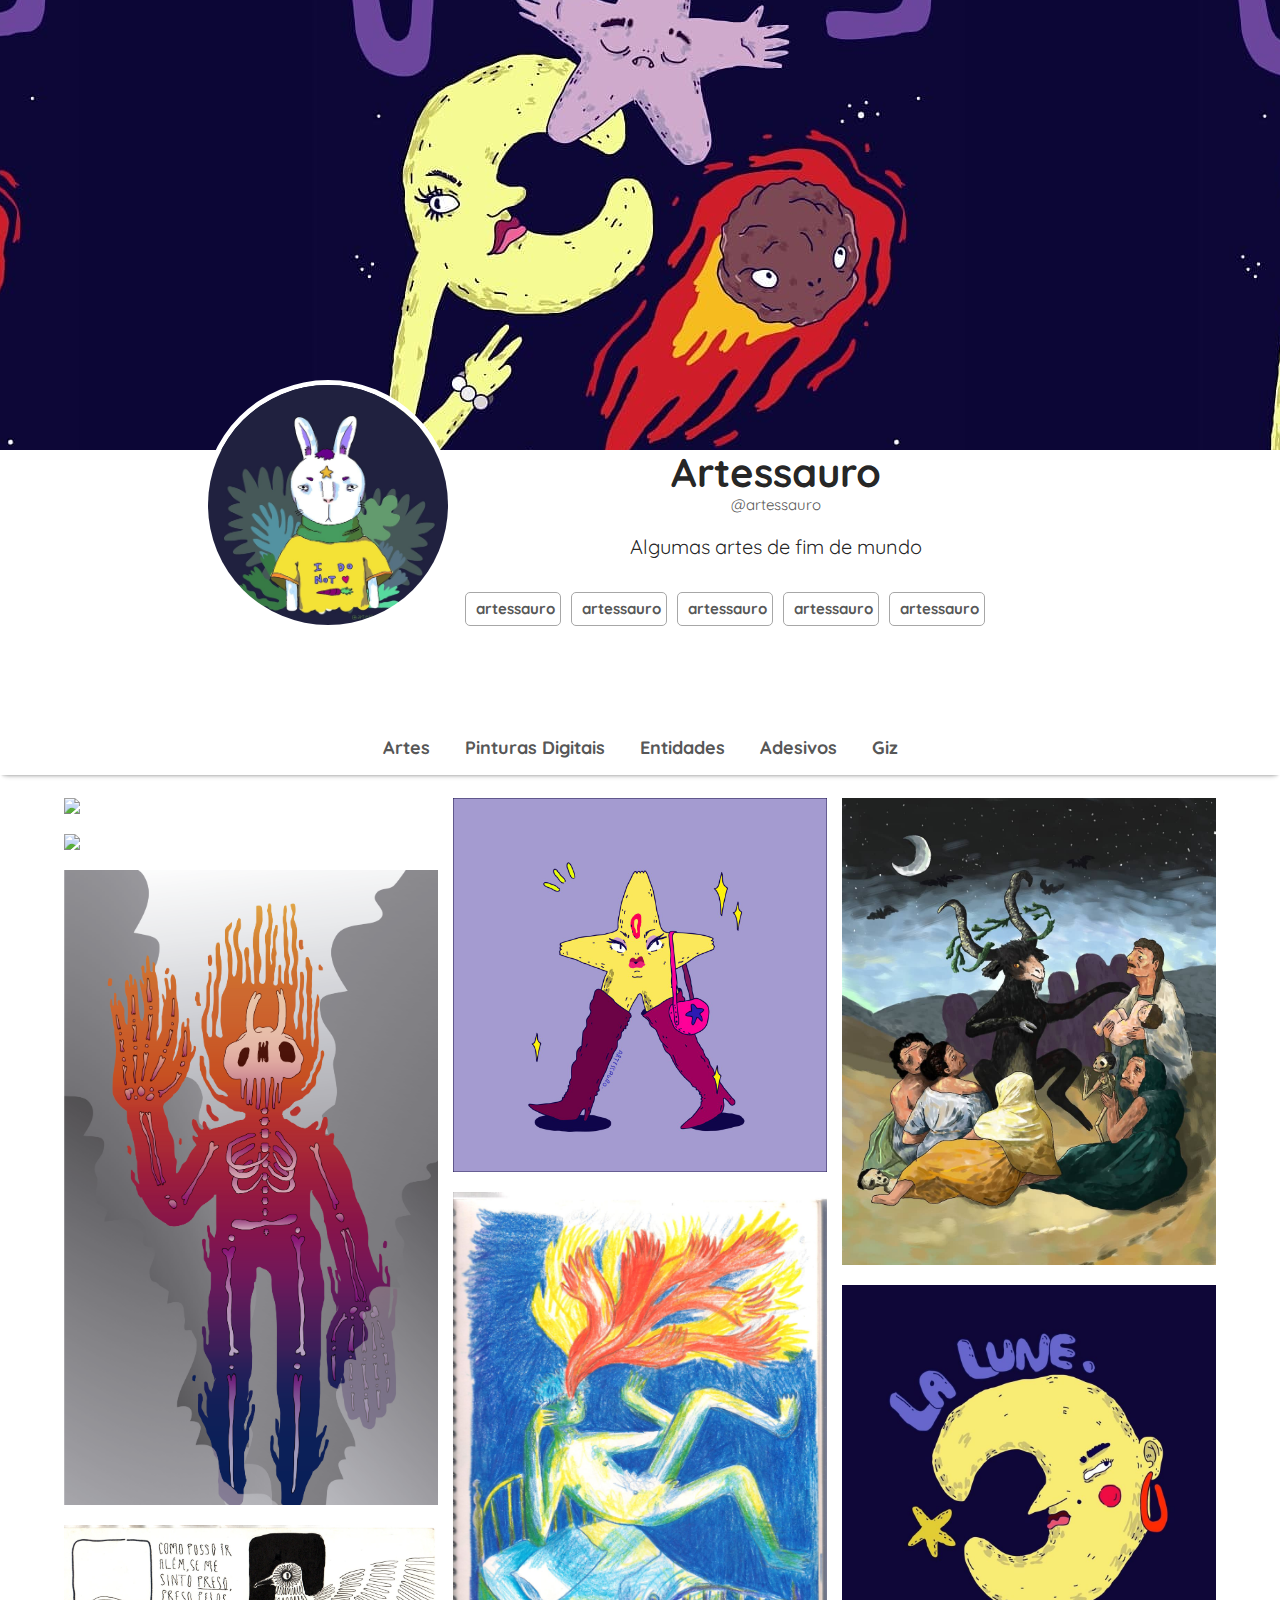
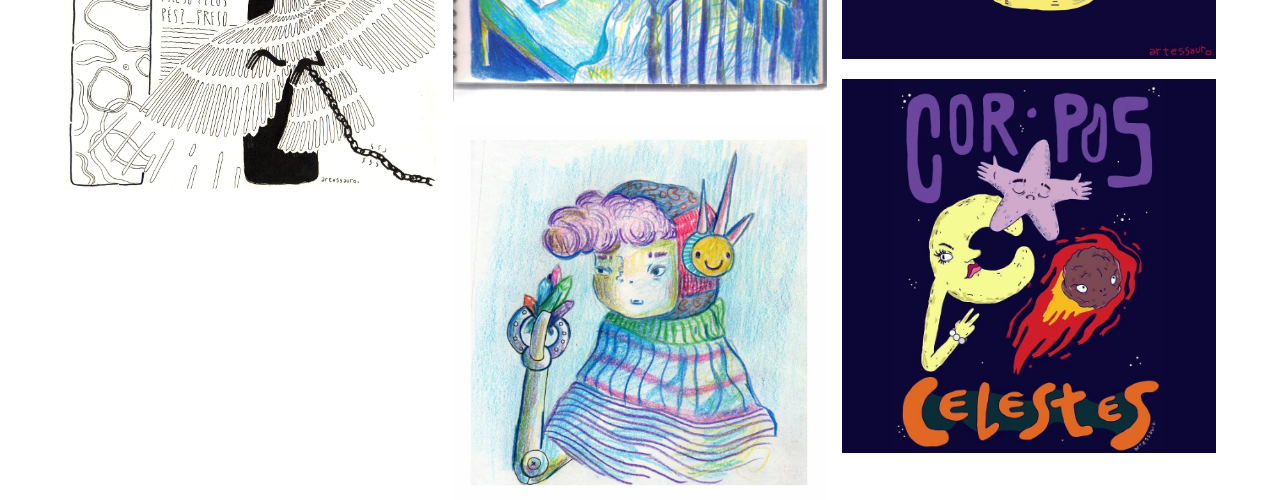
==== commit 0eb21c54: "mobile general styles" ====
--- a/user.html
+++ b/user.html
@@ -36,16 +36,17 @@
 	<header class="header">
 		<div class="cover"></div>
 		<div class="row container user-data">
-			<div class="profile large col">
-				<img src="img/af-artessauro-img-8.jpg" class="circle responsive-img">
-
+			<div class="col overlay-cover">
+				<div class="profile large">
+					<img src="img/af-artessauro-img-8.jpg" class="circle responsive-img">
+				</div>
 			</div>
 
-			<div>
+			<div class="center">
 				<h1 class="artistic-name">Artessauro</h1>
 				<p class="username">@artessauro</p>
 				<p class="slogan">Algumas artes de fim de mundo</p>
-				<div class="social">
+				<div class="social row">
 					<a href="#" target="_blank">
 						<div class="social-network">
 							<i class="fab fa-facebook-square"></i>
--- a/css/style.css
+++ b/css/style.css
@@ -370,11 +370,15 @@
 /* Social networks wrapper */
 .social {
 	display: flex;
+	flex-wrap: wrap;
 	align-items: center;
+	position: relative;
+	left: -10px;
 }
 
 /* Space between social networks */
-.social a + a {
+.social a {
+	margin-top: 10px;
 	margin-left: 10px;
 }
 
@@ -386,6 +390,7 @@
 	color: #575757;
 	display: flex;
 	align-items: center;
+	justify-content: center;
 }
 
 /* Social network icon */
@@ -458,13 +463,13 @@
 }
 
 /* Main profile image wrapper */
-.header .profile.large {
+.overlay-cover {
 	position: relative;
-	top: -60%;
+	top: -70px;
 }
 
 /* Main profile image */
-.header .profile.large img {
+.overlay-cover img {
 	border: 5px solid white;
 	margin-right: 15px;
 }
@@ -485,7 +490,6 @@
 /* User's data wrapper */
 .user-data {
 	position: relative;
-	height: 130px;
 }
 
 /* Section style */
@@ -513,9 +517,39 @@
 }
 
 /* Images gallery on small screens */
-@media only screen and (max-width: 780px) {
+@media only screen and (max-width: 992px) {
 	.gallery {
 		column-count: 2;
+	}
+
+	.cover {
+		height: 30vh;
+	}
+
+	.overlay-cover {
+		width: 100%;
+		display: flex;
+		justify-content: center;
+	}
+
+	.overlay-cover .profile.large {
+		height: 200px;
+		width: 200px;
+		margin-bottom: -70px;
+	}
+
+	.social {
+		justify-content: center;
+	}
+
+	.social-network {
+		display: content;
+		height: 35px;
+		width: 35px;
+	}
+
+	.social-network span {
+		display: none !important;
 	}
 } 
 
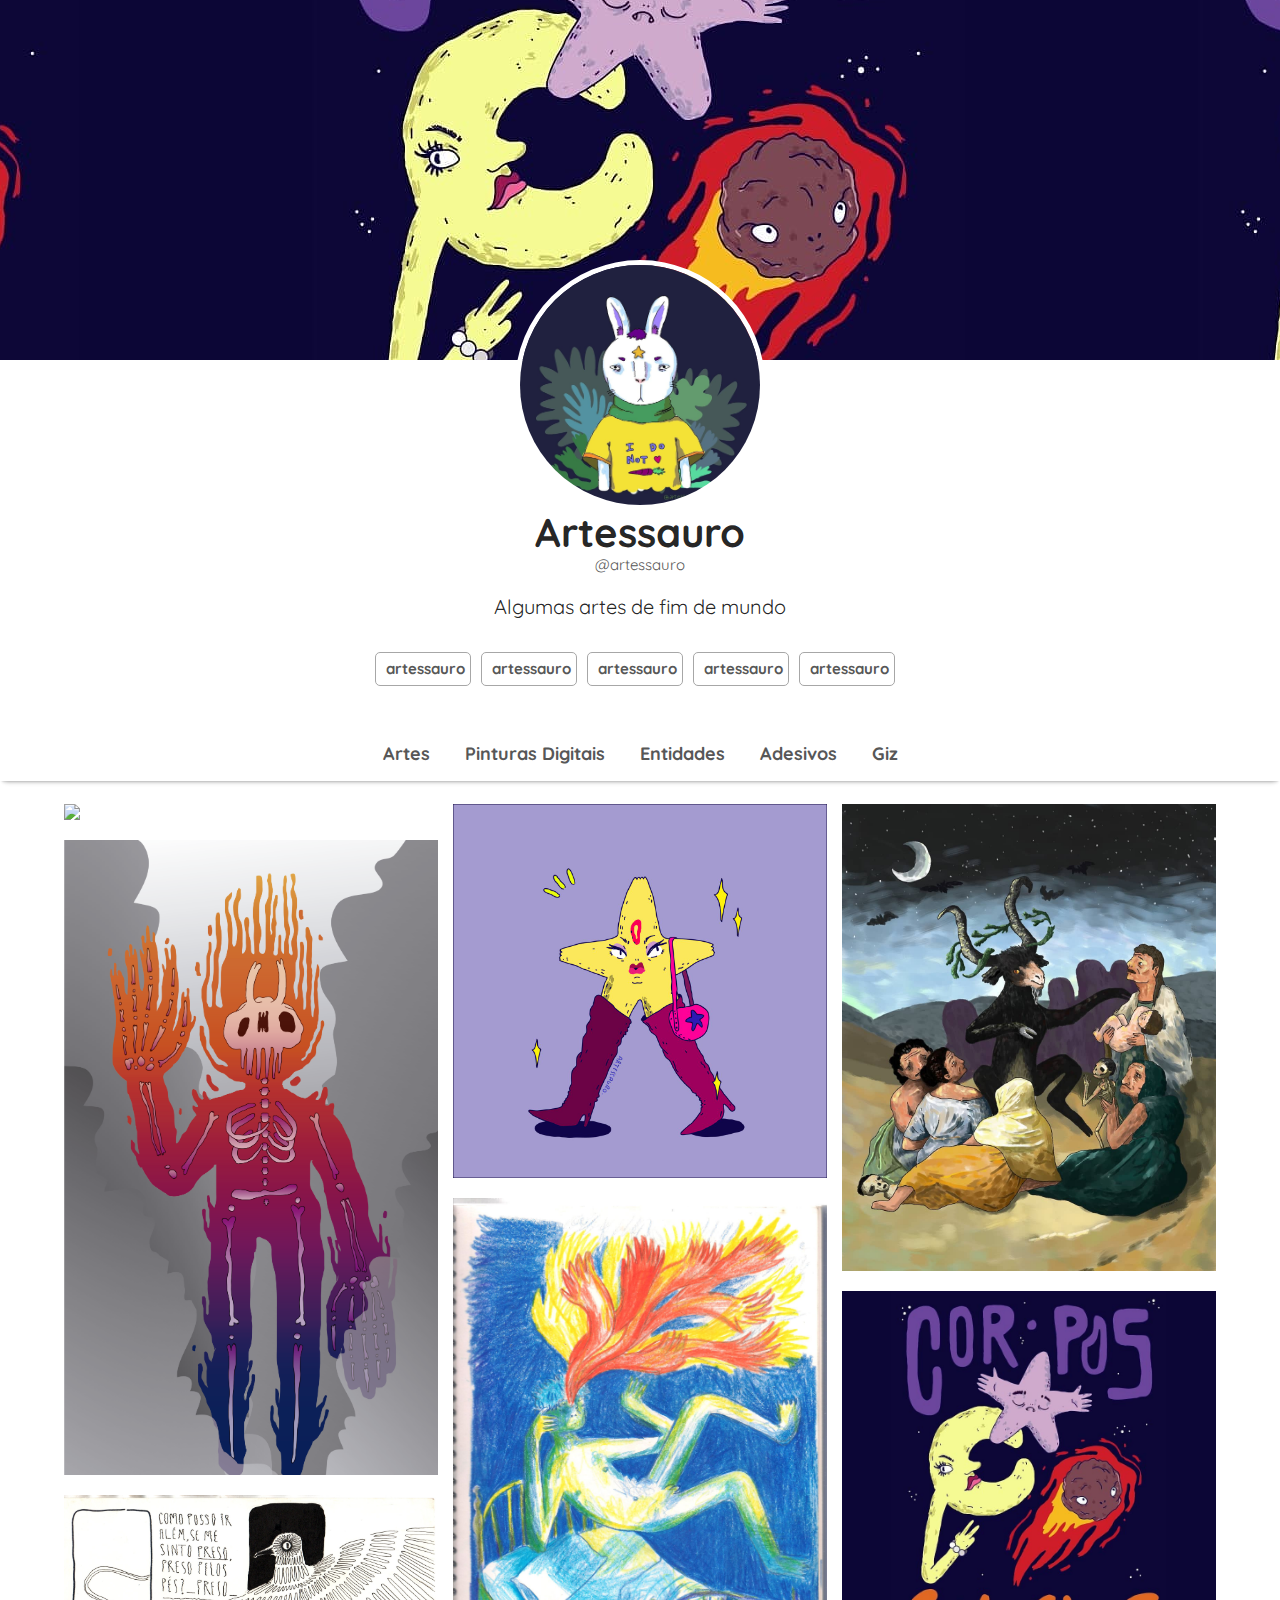
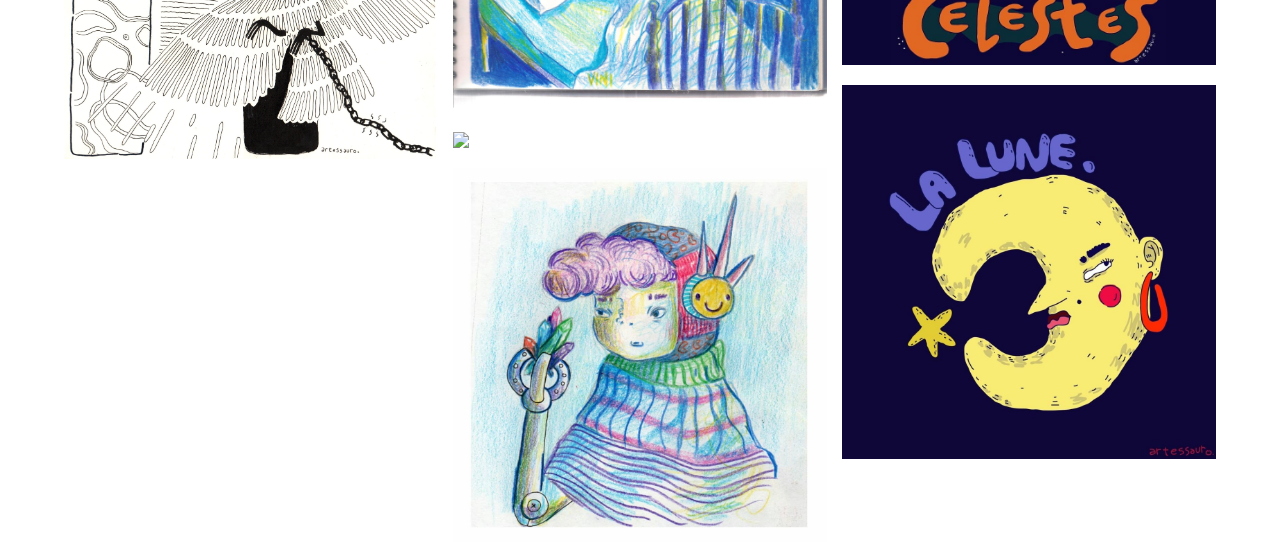
==== commit c6a6823f: "sections buttons" ====
--- a/user.html
+++ b/user.html
@@ -96,11 +96,11 @@
 			</div>
 			
 			<ul class="hide-on-med-and-down">
-				<li>Artes</li>
-				<li>Pinturas Digitais</li>
-				<li>Entidades</li>
-				<li>Adesivos</li>
-				<li>Giz</li>
+				<li class="section-all">Artes</li>
+				<li class="section-button">Pinturas Digitais</li>
+				<li class="section-button">Entidades</li>
+				<li class="section-button">Adesivos</li>
+				<li class="section-button">Giz</li>
 			</ul>	
 		</nav>
 	</header>
@@ -108,45 +108,7 @@
 	<section class="section">
 		<br>
 		<div class="gallery">
-			<div class="gallery-item">
-				<img class="img-modal-trigger" src="img/lovers.png">
-			</div>
-
-			<div class="gallery-item">
-				<img class="img-modal-trigger" src="img/lizard.png">
-			</div>
-
-			<div class="gallery-item">
-				<img class="img-modal-trigger" src="img/brasa.png">
-			</div>
-
-			<div class="gallery-item">
-				<img class="img-modal-trigger" src="img/preso.jpg">
-			</div>
-
-			<div class="gallery-item">
-				<img class="img-modal-trigger" src="img/star boots.jpg">
-			</div>
-
-			<div class="gallery-item">
-				<img class="img-modal-trigger" src="img/sonhos lúcidos.jpg">
-			</div>
-
-			<div class="gallery-item">
-				<img class="img-modal-trigger" src="img/af-artessauro-img-9.jpg">
-			</div>
-
-			<div class="gallery-item">
-				<img class="img-modal-trigger" src="img/af-artessauro-img-2.jpg">
-			</div>
-
-			<div class="gallery-item">
-				<img class="img-modal-trigger" src="img/af-artessauro-img-7.jpg">
-			</div>
-
-			<div class="gallery-item">
-				<img class="img-modal-trigger" src="img/af-artessauro-img-5.jpg">
-			</div>
+			
 		</div>
 	</section>
 
--- a/css/style.css
+++ b/css/style.css
@@ -372,6 +372,7 @@
 	display: flex;
 	flex-wrap: wrap;
 	align-items: center;
+	justify-content: center;
 	position: relative;
 	left: -10px;
 }
@@ -465,7 +466,11 @@
 /* Main profile image wrapper */
 .overlay-cover {
 	position: relative;
-	top: -70px;
+	top: -100px;
+	width: 100%;
+	display: flex;
+	justify-content: center;
+	margin-bottom: -100px;
 }
 
 /* Main profile image */
@@ -483,7 +488,7 @@
 .cover {
 	background-image: url("../img/af-artessauro-img-5.jpg");
 	background-position: center;
-	height: 50vh;
+	height: 40vh;
 	width: 100%;
 }
 
@@ -526,20 +531,9 @@
 		height: 30vh;
 	}
 
-	.overlay-cover {
-		width: 100%;
-		display: flex;
-		justify-content: center;
-	}
-
 	.overlay-cover .profile.large {
 		height: 200px;
 		width: 200px;
-		margin-bottom: -70px;
-	}
-
-	.social {
-		justify-content: center;
 	}
 
 	.social-network {
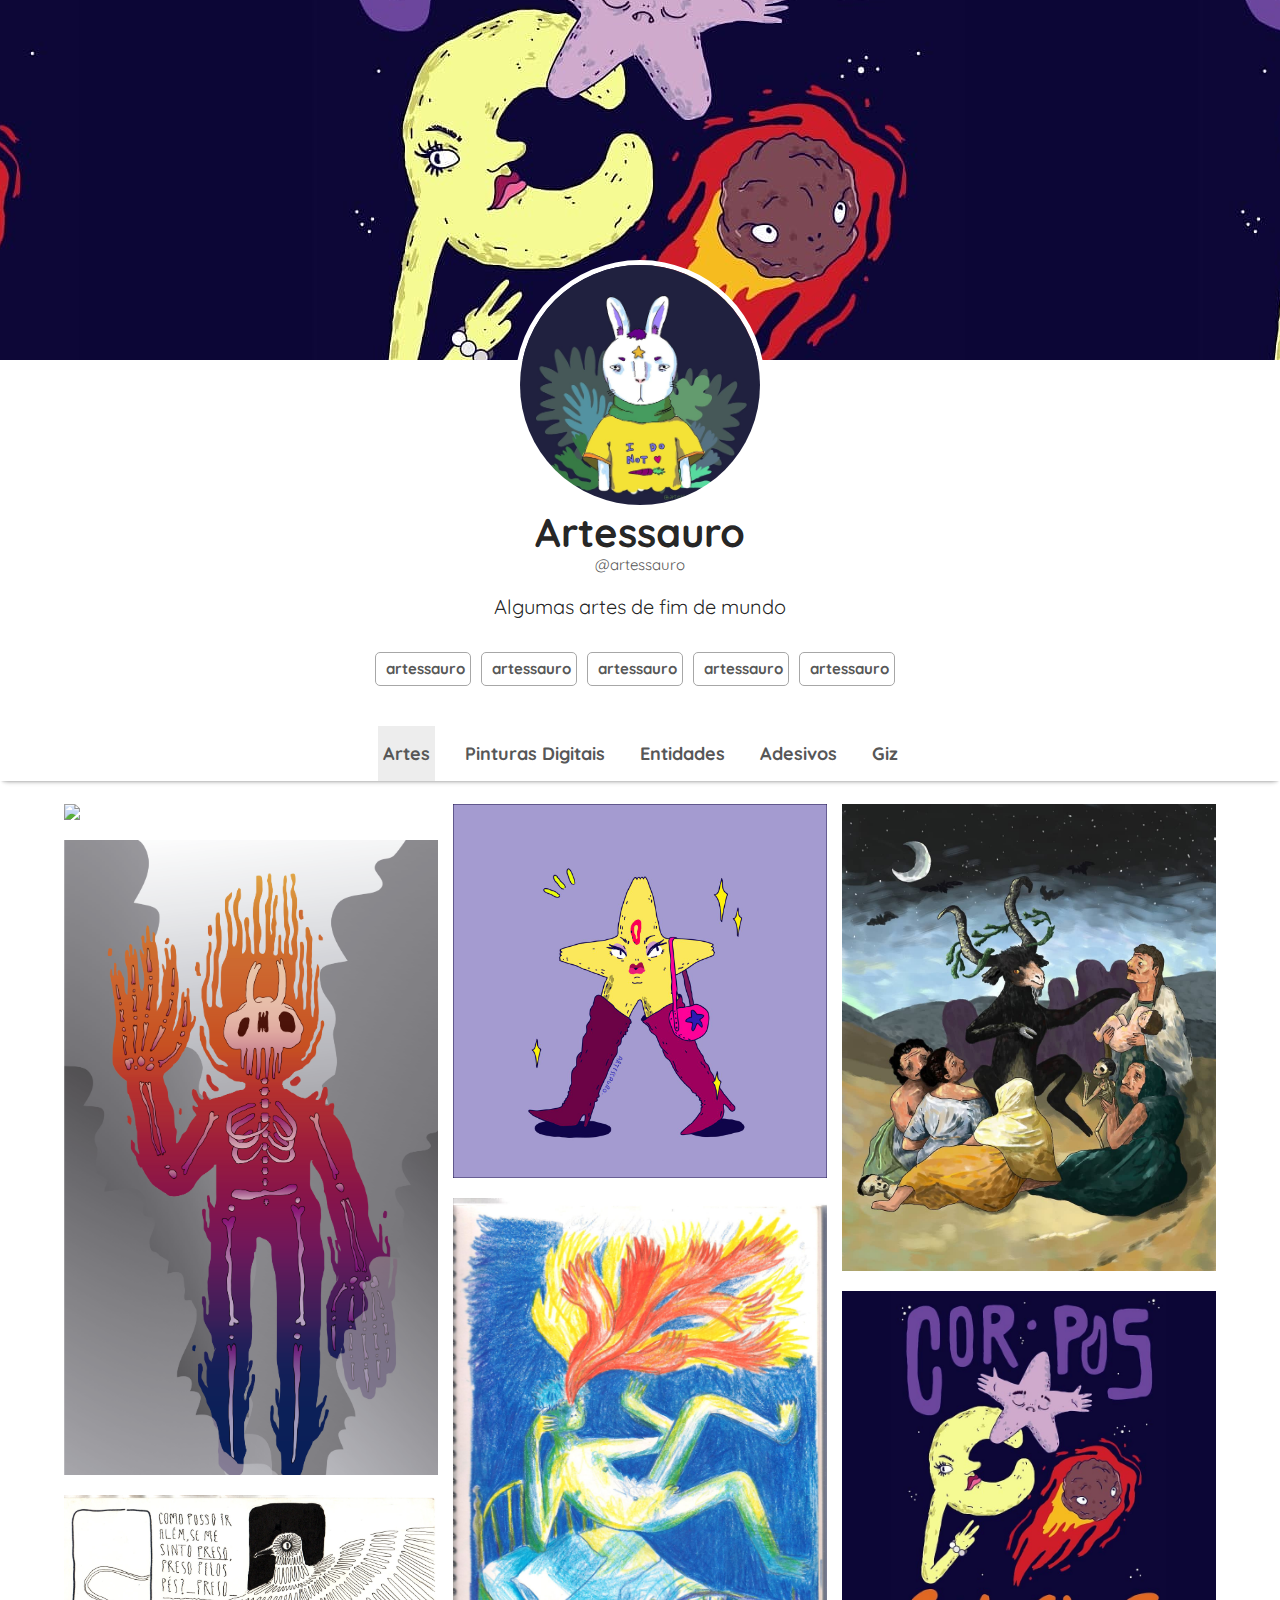
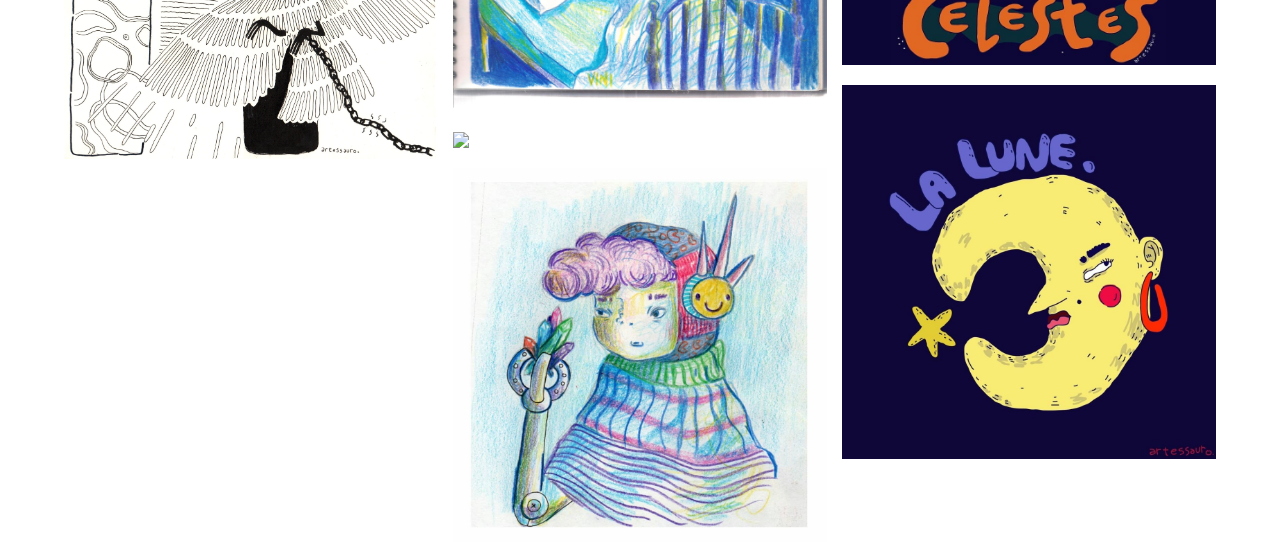
==== commit 47071fc4: "active section" ====
--- a/user.html
+++ b/user.html
@@ -96,7 +96,7 @@
 			</div>
 			
 			<ul class="hide-on-med-and-down">
-				<li class="section-all">Artes</li>
+				<li class="section-all active">Artes</li>
 				<li class="section-button">Pinturas Digitais</li>
 				<li class="section-button">Entidades</li>
 				<li class="section-button">Adesivos</li>
--- a/css/style.css
+++ b/css/style.css
@@ -121,13 +121,17 @@
 
 /* Resets the default li style */
 .navbar ul li {
-	min-height: 55px;
+	height: 55px;
 	float: left;
 	display: flex;
 	align-items: center;
 	cursor: pointer;
 	padding: 5px;
 	background-color: transparent;
+}
+
+.navbar ul li.active {
+	background-color: rgba(0, 0, 0, 0.07);
 }
 
 /* li after li style */
